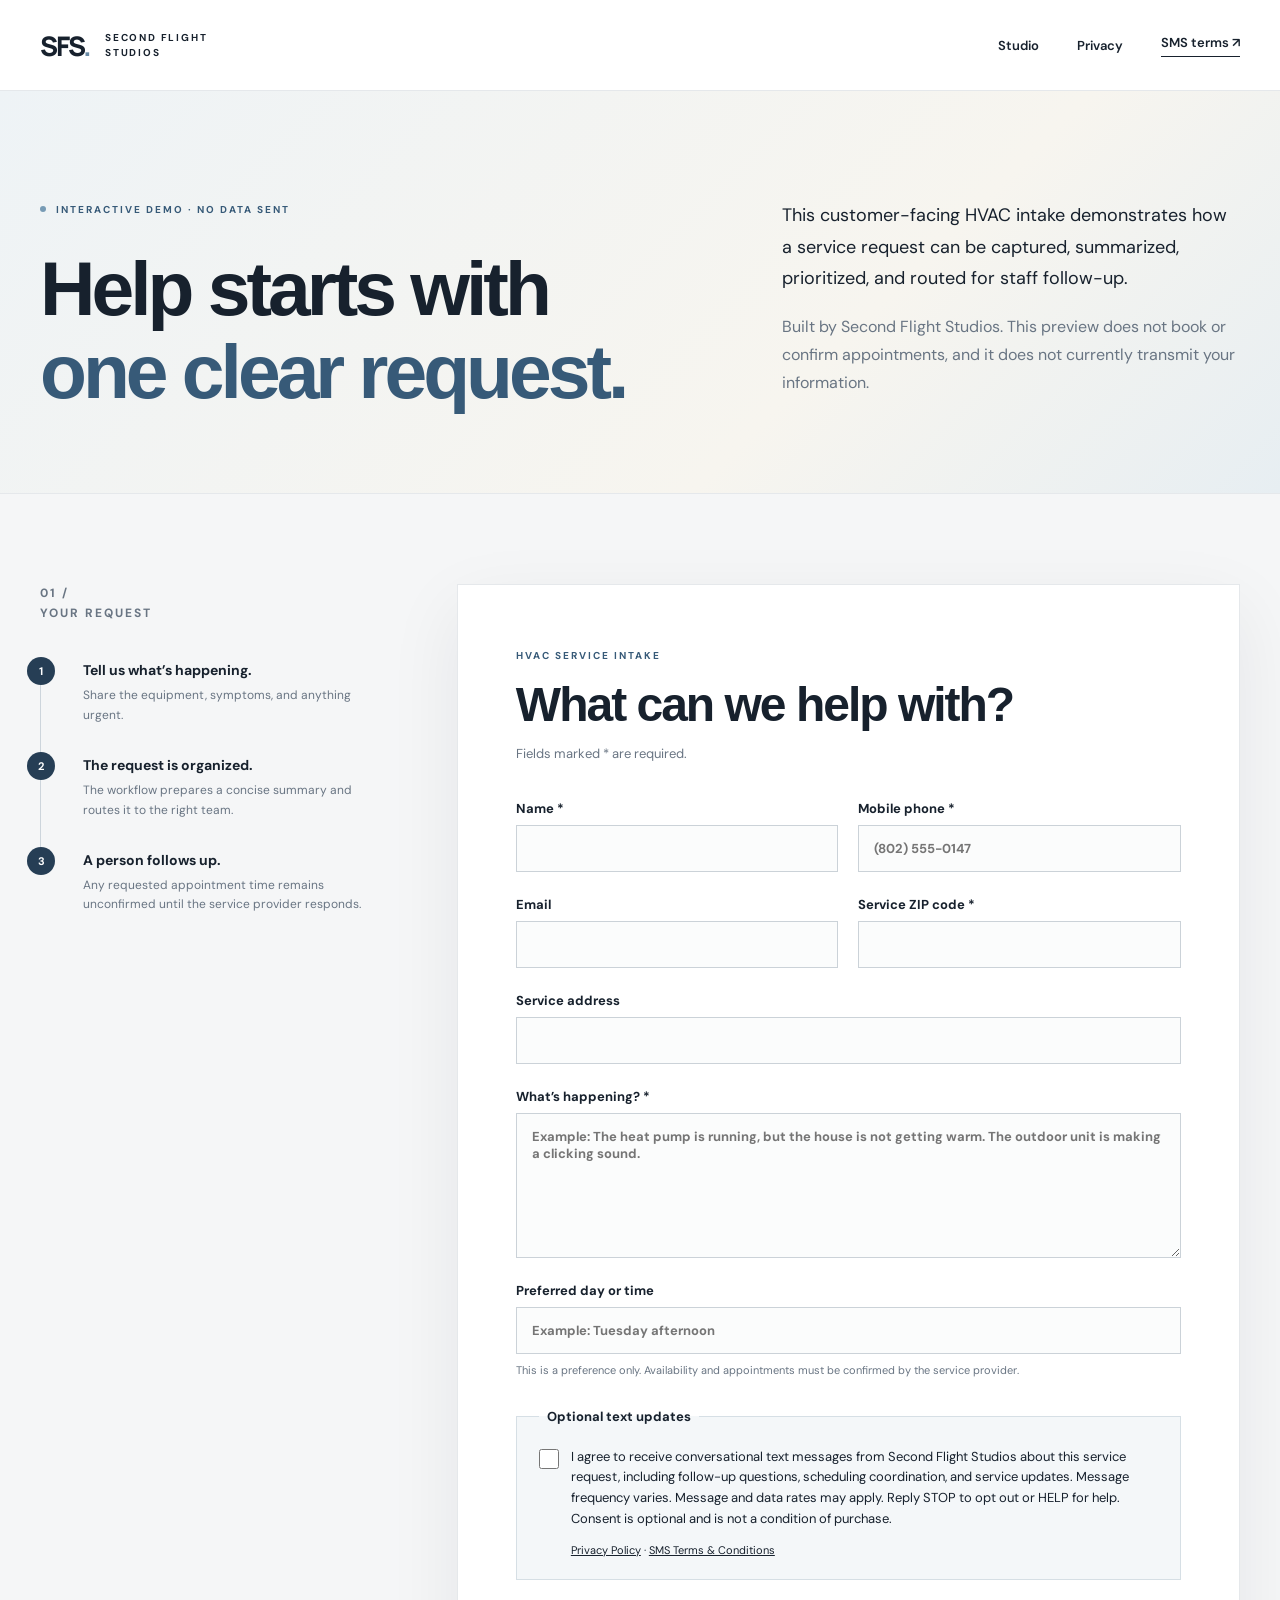
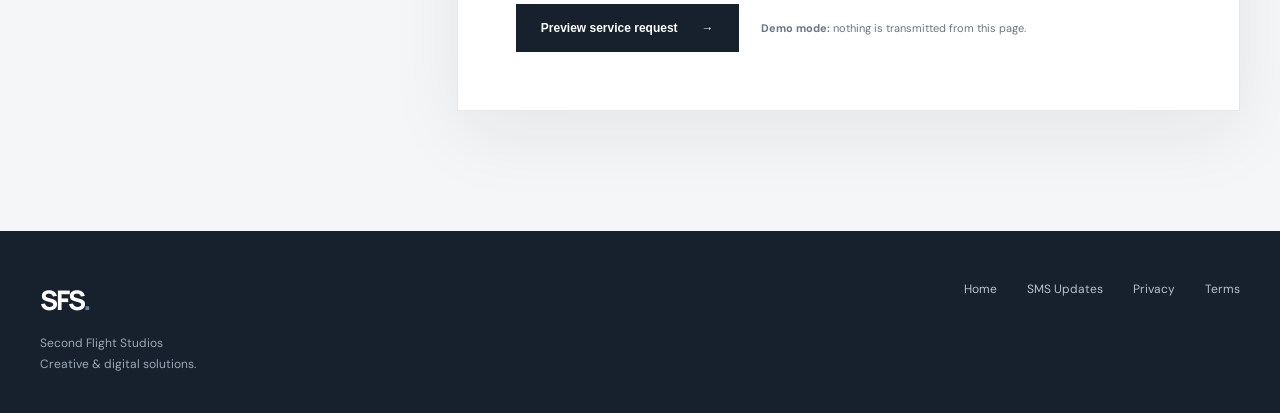
==== demo.html @ 1610f6e4 "Add safe interactive HVAC intake preview" ====
<!DOCTYPE html>
<html lang="en">
<head>
  <meta charset="UTF-8">
  <meta name="viewport" content="width=device-width, initial-scale=1.0">
  <title>HVAC Intake Demo | Second Flight Studios</title>
  <meta name="description" content="Try Second Flight Studios' customer-intake and lead-routing demonstration for service businesses.">
  <link rel="canonical" href="https://secondflightstudios.com/demo.html">
  <link rel="stylesheet" href="assets/css/styles.css">
  <style>
    [hidden]{display:none!important}
    :root{--ink:#17212d;--muted:#697583;--blue:#375a78;--blue-dark:#263e55;--surface:#f5f6f7;--line:#e5e8eb;--white:#fff;--max:1240px}*{box-sizing:border-box}html{scroll-behavior:smooth}body{margin:0;color:var(--ink);background:var(--surface);font-family:"DM Sans",Arial,sans-serif;-webkit-font-smoothing:antialiased}a{color:inherit;text-decoration:none}.container{width:min(100% - 80px,var(--max));margin:auto}.site-header{background:#fff;border-bottom:1px solid var(--line)}.header-inner{min-height:90px;display:flex;align-items:center;justify-content:space-between}.brand{display:flex;align-items:center;gap:15px}.brand-mark{font-size:27px;font-weight:800;letter-spacing:-2px}.brand-dot{color:#688aa5}.brand-name{font-size:10px;font-weight:700;letter-spacing:1.8px;line-height:1.5}.site-nav{display:flex;gap:38px;align-items:center;font-size:13px;font-weight:600}.nav-contact{border-bottom:1px solid;padding-bottom:5px}.eyebrow,.section-label{display:inline-flex;align-items:center;gap:10px;color:var(--blue);font-size:10px;font-weight:700;letter-spacing:2px}.status-dot{width:6px;height:6px;border-radius:50%;background:#779bb5}h1,h2,p{margin-top:0}h1,h2{font-family:Arial,"Helvetica Neue",sans-serif}h1{margin:30px 0;font-size:clamp(48px,6vw,78px);line-height:1.08;letter-spacing:-4px}h1 em{font-style:normal;color:var(--blue)}h2{font-size:clamp(34px,4vw,48px);line-height:1.2;letter-spacing:-2px}.button{display:inline-flex;align-items:center;justify-content:center;gap:24px;padding:17px 25px;font-size:12px;font-weight:700}.button-primary{border:0;background:var(--ink);color:#fff;cursor:pointer}.button-text{border:0;background:transparent;padding-inline:0;cursor:pointer}.section-number{color:#a3b0bb}.demo-intro{padding:105px 0 80px;background:linear-gradient(135deg,#eef3f6,#f7f5ef 65%,#e7eef2);border-bottom:1px solid var(--line)}.demo-intro-grid{display:grid;grid-template-columns:1.3fr .9fr;gap:80px;align-items:end}.demo-intro h1{margin-bottom:0}.demo-intro-copy{color:var(--muted);line-height:1.75}.demo-intro-copy .large-copy{color:var(--ink);font-size:18px}.demo-section{padding:90px 0 120px}.demo-layout{display:grid;grid-template-columns:minmax(220px,.62fr) minmax(0,1.4fr);gap:70px;align-items:start}.demo-steps{position:sticky;top:40px}.demo-steps ol{list-style:none;padding:0;margin:38px 0 0;counter-reset:steps}.demo-steps li{position:relative;padding:0 0 30px 42px;counter-increment:steps;border-left:1px solid #cdd5dc}.demo-steps li:last-child{border-left-color:transparent}.demo-steps li:before{content:counter(steps);position:absolute;left:-14px;top:-4px;display:grid;place-items:center;width:28px;height:28px;border-radius:50%;color:#fff;background:var(--blue-dark);font-size:11px;font-weight:700}.demo-steps strong,.demo-steps span{display:block}.demo-steps strong{margin-bottom:7px;font-size:14px}.demo-steps span{color:var(--muted);font-size:12px;line-height:1.65}.intake-card{padding:clamp(28px,5vw,58px);background:#fff;border:1px solid var(--line);box-shadow:0 24px 70px rgba(23,33,45,.07)}.intake-card-heading{margin-bottom:38px}.intake-card-heading h2{margin:12px 0}.intake-card-heading p{color:var(--muted);font-size:13px}.intake-form{display:grid;gap:24px}.field-grid{display:grid;gap:20px}.field-grid-two{grid-template-columns:repeat(2,minmax(0,1fr))}.intake-form label,.sms-choice legend{font-size:13px;font-weight:700}.intake-form input[type=text],.intake-form input[type=tel],.intake-form input[type=email],.intake-form textarea{display:block;width:100%;margin-top:8px;padding:14px 15px;color:var(--ink);background:#fbfcfc;border:1px solid #cbd2d8;font:inherit}.intake-form textarea{resize:vertical;min-height:145px}.intake-form input:focus,.intake-form textarea:focus{outline:3px solid rgba(55,90,120,.18);border-color:var(--blue)}.intake-form.was-validated :invalid{border-color:#a33b3b}.field-help{display:block;margin-top:8px;color:var(--muted);font-size:11px;font-weight:400;line-height:1.55}.sms-choice{margin:4px 0 0;padding:22px;background:#f4f7f9;border:1px solid #d6dfe5}.sms-choice legend{padding:0 8px}.consent-row{display:grid;grid-template-columns:auto 1fr;gap:12px;align-items:start;font-weight:400!important;line-height:1.6}.consent-row input{width:20px;height:20px;margin:2px 0}.consent-links{margin:13px 0 0 32px;font-size:11px}.consent-links a{text-decoration:underline}.form-actions{display:flex;align-items:center;gap:22px}.form-actions p{margin:0;color:var(--muted);font-size:11px}.form-error{padding:13px 15px;color:#7b2424;background:#fff0f0;border-left:3px solid #a33b3b;font-size:13px}.honeypot{position:absolute;left:-10000px}.demo-success{display:grid;grid-template-columns:auto 1fr;gap:25px;padding:30px;background:#edf4ef;border:1px solid #c6d8ca}.demo-success[hidden]{display:none}.success-icon{display:grid;place-items:center;width:44px;height:44px;color:#fff;background:#416c50;border-radius:50%;font-weight:700}.demo-success h2{margin:10px 0 14px}.demo-success p{color:#4f6255;line-height:1.7}.site-footer{background:#17212d;color:#fff;padding:50px 0 25px}.footer-inner{display:flex;flex-wrap:wrap;justify-content:space-between;gap:40px}.footer-brand p{color:#9aa8b5;font-size:12px;line-height:1.8;margin-top:15px}.footer-links{display:flex;gap:30px;font-size:12px;color:#b7c2cc}
    @media(max-width:900px){.container{width:min(100% - 48px,var(--max))}.demo-intro-grid,.demo-layout{grid-template-columns:1fr;gap:45px}.demo-steps{position:static}}
    @media(max-width:600px){.container{width:min(100% - 36px,var(--max))}.header-inner{min-height:74px}.brand-mark{font-size:24px}.brand-name{font-size:8px}.site-nav{gap:16px;font-size:11px}.site-nav a:not(.nav-contact){display:none}.demo-intro{padding:68px 0 54px}.demo-intro h1{font-size:48px;letter-spacing:-3px}.demo-section{padding:50px 0 80px}.field-grid-two{grid-template-columns:1fr}.intake-card{padding:26px 20px}.form-actions{align-items:flex-start;flex-direction:column}.demo-success{grid-template-columns:1fr}.footer-inner{flex-direction:column}.footer-links{flex-wrap:wrap}}
  </style>
</head>
<body class="demo-body">
  <header class="site-header">
    <div class="container header-inner">
      <a class="brand" href="index.html" aria-label="Second Flight Studios home">
        <span class="brand-mark">SFS<span class="brand-dot">.</span></span>
        <span class="brand-name">SECOND FLIGHT<br>STUDIOS</span>
      </a>
      <nav class="site-nav" aria-label="Demo navigation">
        <a href="index.html">Studio</a>
        <a href="privacy.html">Privacy</a>
        <a href="terms.html" class="nav-contact">SMS terms <span aria-hidden="true">↗</span></a>
      </nav>
    </div>
  </header>

  <main class="demo-main">
    <section class="demo-intro">
      <div class="container demo-intro-grid">
        <div>
          <span class="eyebrow"><span class="status-dot"></span> INTERACTIVE DEMO · NO DATA SENT</span>
          <h1>Help starts with<br><em>one clear request.</em></h1>
        </div>
        <div class="demo-intro-copy">
          <p class="large-copy">This customer-facing HVAC intake demonstrates how a service request can be captured, summarized, prioritized, and routed for staff follow-up.</p>
          <p>Built by Second Flight Studios. This preview does not book or confirm appointments, and it does not currently transmit your information.</p>
        </div>
      </div>
    </section>

    <section class="demo-section" aria-labelledby="request-title">
      <div class="container demo-layout">
        <aside class="demo-steps" aria-label="What happens next">
          <span class="section-label"><span class="section-number">01 /</span> YOUR REQUEST</span>
          <ol>
            <li><strong>Tell us what’s happening.</strong><span>Share the equipment, symptoms, and anything urgent.</span></li>
            <li><strong>The request is organized.</strong><span>The workflow prepares a concise summary and routes it to the right team.</span></li>
            <li><strong>A person follows up.</strong><span>Any requested appointment time remains unconfirmed until the service provider responds.</span></li>
          </ol>
        </aside>

        <div class="intake-card">
          <div class="intake-card-heading">
            <span class="eyebrow">HVAC SERVICE INTAKE</span>
            <h2 id="request-title">What can we help with?</h2>
            <p>Fields marked * are required.</p>
          </div>

          <noscript><p>This preview requires JavaScript. No information can be submitted.</p></noscript>
          <form id="intake-form" class="intake-form" novalidate>
            <input type="hidden" name="source" value="sfs_hvac_demo">
            <input type="hidden" name="consent_version" value="sms-v1-2026-09-12">
            <input type="hidden" id="consent-timestamp" name="consent_timestamp" value="">
            <div class="honeypot" aria-hidden="true">
              <label for="company-site">Company website</label>
              <input id="company-site" name="company_site" type="text" tabindex="-1" autocomplete="off">
            </div>

            <div class="field-grid field-grid-two">
              <label for="name">Name *
                <input id="name" name="name" type="text" autocomplete="name" required>
              </label>
              <label for="phone">Mobile phone *
                <input id="phone" name="phone" type="tel" autocomplete="tel" inputmode="tel" placeholder="(802) 555-0147" required>
              </label>
            </div>

            <div class="field-grid field-grid-two">
              <label for="email">Email
                <input id="email" name="email" type="email" autocomplete="email">
              </label>
              <label for="zip">Service ZIP code *
                <input id="zip" name="zip" type="text" inputmode="numeric" autocomplete="postal-code" pattern="[0-9]{5}(-[0-9]{4})?" required>
              </label>
            </div>

            <label for="address">Service address
              <input id="address" name="address" type="text" autocomplete="street-address">
            </label>

            <label for="message">What’s happening? *
              <textarea id="message" name="message" rows="6" placeholder="Example: The heat pump is running, but the house is not getting warm. The outdoor unit is making a clicking sound." required></textarea>
            </label>

            <label for="preferred-time">Preferred day or time
              <input id="preferred-time" name="preferred_time" type="text" placeholder="Example: Tuesday afternoon">
              <span class="field-help">This is a preference only. Availability and appointments must be confirmed by the service provider.</span>
            </label>

            <fieldset class="sms-choice">
              <legend>Optional text updates</legend>
              <label class="consent-row" for="sms-consent">
                <input id="sms-consent" name="sms_consent" type="checkbox" value="yes">
                <span>I agree to receive conversational text messages from Second Flight Studios about this service request, including follow-up questions, scheduling coordination, and service updates. Message frequency varies. Message and data rates may apply. Reply STOP to opt out or HELP for help. Consent is optional and is not a condition of purchase.</span>
              </label>
              <p class="consent-links"><a href="privacy.html">Privacy Policy</a> · <a href="terms.html">SMS Terms &amp; Conditions</a></p>
            </fieldset>

            <div class="form-actions">
              <button class="button button-primary" type="submit" disabled>Preview service request <span aria-hidden="true">→</span></button>
              <p><strong>Demo mode:</strong> nothing is transmitted from this page.</p>
            </div>
            <div id="form-error" class="form-error" role="alert" hidden>Please complete the required fields and check any highlighted entries.</div>
          </form>

          <section id="demo-success" class="demo-success" aria-live="polite" tabindex="-1" hidden>
            <span class="success-icon" aria-hidden="true">✓</span>
            <div>
              <p class="eyebrow">PREVIEW COMPLETE</p>
              <h2>Your request is ready.</h2>
              <p id="success-summary"></p>
              <p>A production version would now send the request into the intake workflow for triage and staff follow-up. No appointment has been scheduled or confirmed.</p>
              <button id="reset-demo" class="button button-text" type="button">Try another request <span aria-hidden="true">↗</span></button>
            </div>
          </section>
        </div>
      </div>
    </section>
  </main>

  <footer class="site-footer demo-footer">
    <div class="container footer-inner">
      <div class="footer-brand">
        <span class="brand-mark">SFS<span class="brand-dot">.</span></span>
        <p>Second Flight Studios<br>Creative &amp; digital solutions.</p>
      </div>
      <div class="footer-links">
        <a href="index.html">Home</a>
        <a href="sms-consent.html">SMS Updates</a>
        <a href="privacy.html">Privacy</a>
        <a href="terms.html">Terms</a>
      </div>
    </div>
  </footer>
  <script>
    (()=>{const form=document.querySelector('#intake-form'),success=document.querySelector('#demo-success'),error=document.querySelector('#form-error'),summary=document.querySelector('#success-summary'),reset=document.querySelector('#reset-demo'),timestamp=document.querySelector('#consent-timestamp'),honeypot=document.querySelector('#company-site');if(!form||!success)return;form.querySelector('[type=submit]').disabled=false;form.addEventListener('submit',event=>{event.preventDefault();error.hidden=true;if(honeypot.value)return;if(!form.checkValidity()){form.classList.add('was-validated');error.hidden=false;form.querySelector(':invalid')?.focus();return}timestamp.value=new Date().toISOString();const data=new FormData(form),smsChoice=data.get('sms_consent')==='yes'?'You requested optional SMS follow-up.':'You did not request SMS follow-up.';summary.textContent=`Thanks, ${data.get('name')}. ${smsChoice}`;form.hidden=true;success.hidden=false;success.focus()});reset.addEventListener('click',()=>{form.reset();timestamp.value='';form.classList.remove('was-validated');success.hidden=true;form.hidden=false;form.querySelector('#name')?.focus()})})();
  </script>
</body>
</html>
---- assets/css/styles.css ----
/* Second Flight Studios — Base Styles */

@import url('https://fonts.googleapis.com/css2?family=DM+Sans:wght@400;500;600;700&family=Manrope:wght@400;500;600;700;800&display=swap');

:root {
  --ink: #17212d;
  --muted: #697583;
  --blue: #375a78;
  --blue-dark: #263e55;
  --surface: #f5f6f7;
  --line: #e5e8eb;
  --white: #ffffff;
  --max-width: 1240px;
}

* { box-sizing: border-box; }

html { scroll-behavior: smooth; }

body {
  margin: 0;
  color: var(--ink);
  background: var(--white);
  font-family: "DM Sans", sans-serif;
  -webkit-font-smoothing: antialiased;
}

a { color: inherit; text-decoration: none; }
img { max-width: 100%; display: block; }

.container {
  width: min(100% - 80px, var(--max-width));
  margin-inline: auto;
}

/* Header */

.site-header {
  position: relative;
  z-index: 10;
  background: #fff;
  border-bottom: 1px solid var(--line);
}

.header-inner {
  min-height: 90px;
  display: flex;
  align-items: center;
  justify-content: space-between;
}

.brand {
  display: inline-flex;
  align-items: center;
  gap: 15px;
}

.brand-mark {
  font-family: "Manrope", sans-serif;
  font-size: 27px;
  font-weight: 800;
  letter-spacing: -2px;
}

.brand-dot { color: #688aa5; }

.brand-name {
  font-size: 10px;
  font-weight: 700;
  letter-spacing: 1.8px;
  line-height: 1.5;
}

.site-nav {
  display: flex;
  align-items: center;
  gap: 38px;
  font-size: 13px;
  font-weight: 600;
}

.site-nav a { transition: color .2s; }
.site-nav a:hover { color: var(--blue); }
.nav-contact { border-bottom: 1px solid var(--ink); padding-bottom: 5px; }

/* Hero */

.hero {
  position: relative;
  min-height: 690px;
  display: flex;
  align-items: center;
  overflow: hidden;
}

.hero-image {
  position: absolute;
  inset: 0;
  background: url("../images/hero-flight.png") center center / cover no-repeat;
  z-index: 0;
}

.hero-content {
  position: relative;
  z-index: 1;
  padding-top: 90px;
  padding-bottom: 130px;
}

.hero-copy { max-width: 650px; }

.eyebrow {
  display: inline-flex;
  align-items: center;
  gap: 10px;
  font-size: 10px;
  font-weight: 700;
  letter-spacing: 2px;
  color: var(--blue);
}

.status-dot {
  width: 6px;
  height: 6px;
  border-radius: 50%;
  background: #779bb5;
}

h1, h2, h3, p { margin-top: 0; }

h1, h2, h3 {
  font-family: "Manrope", sans-serif;
}

h1 {
  margin: 30px 0;
  font-size: clamp(52px, 6vw, 84px);
  line-height: 1.08;
  letter-spacing: -4.5px;
  font-weight: 600;
}

h1 em, .contact h2 em {
  font-style: normal;
  color: var(--blue);
}

.hero-description {
  max-width: 485px;
  color: #526272;
  font-size: 17px;
  line-height: 1.8;
}

.hero-actions {
  display: flex;
  align-items: center;
  gap: 30px;
  margin-top: 38px;
}

.button {
  display: inline-flex;
  align-items: center;
  justify-content: center;
  gap: 28px;
  padding: 17px 25px;
  font-size: 12px;
  font-weight: 700;
  transition: transform .2s, background .2s;
}

.button:hover { transform: translateY(-2px); }

.button-primary {
  background: var(--ink);
  color: #fff;
}

.button-primary:hover { background: var(--blue-dark); }

.button-text { padding-inline: 0; }
.button-text:hover { color: var(--blue); }

.hero-bottom {
  position: absolute;
  z-index: 1;
  bottom: 0;
  left: 0;
  width: 100%;
}

.hero-bottom-inner {
  display: flex;
  justify-content: space-between;
  padding-bottom: 28px;
  color: #6d7c89;
  font-size: 9px;
  font-weight: 700;
  letter-spacing: 1.5px;
}

.scroll-cue { display: flex; gap: 12px; }

/* Shared sections */

.section { padding: 130px 0; }

.section-label {
  display: flex;
  gap: 12px;
  color: var(--blue);
  font-size: 10px;
  font-weight: 700;
  letter-spacing: 1.5px;
}

.section-number { color: #a3b0bb; }

h2 {
  font-size: clamp(35px, 4.2vw, 54px);
  line-height: 1.2;
  letter-spacing: -2.5px;
  font-weight: 600;
}

.muted { color: #a3adb7; }

.intro-grid {
  display: grid;
  grid-template-columns: 1fr 2fr;
  gap: 70px;
}

.intro-content { max-width: 750px; }

.intro-content h2 { margin-bottom: 35px; }

.intro-content p {
  max-width: 625px;
  color: var(--muted);
  font-size: 15px;
  line-height: 1.9;
}

.intro-content .large-copy {
  color: var(--ink);
  font-size: 19px;
  line-height: 1.75;
  margin-bottom: 25px;
}

/* Services */

.services { background: var(--surface); }

.section-heading {
  display: flex;
  justify-content: space-between;
  align-items: flex-start;
  gap: 50px;
  margin-bottom: 60px;
}

.section-heading h2 { width: 65%; margin: 0; }

.service-grid {
  display: grid;
  grid-template-columns: repeat(3, 1fr);
  gap: 18px;
}

.service-card {
  min-height: 365px;
  display: flex;
  flex-direction: column;
  padding: 34px;
  background: #fff;
  border: 1px solid var(--line);
  transition: transform .25s, box-shadow .25s;
}

.service-card:hover {
  transform: translateY(-5px);
  box-shadow: 0 12px 30px rgba(20, 35, 50, .045);
}

.service-index {
  align-self: flex-end;
  color: #a1aab4;
  font-size: 11px;
}

.service-icon {
  margin: 25px 0 25px;
  font-size: 30px;
  color: var(--blue);
}

.service-card h3 {
  font-size: 21px;
  letter-spacing: -.6px;
  margin-bottom: 15px;
}

.service-card p {
  color: var(--muted);
  font-size: 13px;
  line-height: 1.9;
}

.service-footer {
  margin-top: auto;
  padding-top: 30px;
  color: #9ba6b0;
  font-size: 9px;
  font-weight: 700;
  letter-spacing: 1px;
}

/* Next chapter */

.next-grid {
  display: grid;
  grid-template-columns: 1.2fr 1fr;
  gap: 100px;
  align-items: center;
}

.next-chapter h2 { margin: 25px 0 0; }

.next-copy p {
  color: var(--muted);
  font-size: 15px;
  line-height: 1.9;
  margin-bottom: 22px;
}

.inline-link {
  display: inline-block;
  padding-bottom: 8px;
  border-bottom: 1px solid var(--ink);
  margin-top: 10px;
  font-size: 13px;
  font-weight: 700;
}

/* Contact */

.contact {
  background: var(--blue-dark);
  color: #fff;
}

.contact-inner { max-width: 1240px; }

.contact .section-label,
.contact .section-number { color: #9eb5c8; }

.contact h2 {
  margin: 30px 0;
  font-size: clamp(48px, 6vw, 78px);
  line-height: 1.12;
  letter-spacing: -4px;
}

.contact h2 em { color: #a8c2d7; }

.contact p {
  max-width: 520px;
  color: #c4d1db;
  line-height: 1.8;
}

.button-light {
  margin-top: 25px;
  background: #fff;
  color: var(--ink);
}

.button-light:hover { background: #e7eef4; }

.contact-note {
  font-size: 11px;
  margin-top: 20px;
}

/* Footer */

.site-footer {
  background: #17212d;
  color: #fff;
  padding: 70px 0 25px;
}

.footer-inner {
  display: flex;
  flex-wrap: wrap;
  justify-content: space-between;
  gap: 40px;
}

.footer-brand p {
  color: #9aa8b5;
  font-size: 12px;
  line-height: 1.8;
  margin-top: 15px;
}

.footer-links {
  display: flex;
  gap: 30px;
  font-size: 12px;
  color: #b7c2cc;
}

.footer-links a:hover { color: #fff; }

.footer-bottom {
  display: flex;
  justify-content: space-between;
  width: 100%;
  border-top: 1px solid #2d3a47;
  padding-top: 25px;
  margin-top: 60px;
  color: #7f8d9b;
  font-size: 10px;
}

/* Responsive */

@media (max-width: 900px) {
  .container { width: min(100% - 48px, var(--max-width)); }
  .section { padding: 90px 0; }
  .intro-grid { grid-template-columns: 1fr; gap: 35px; }
  .section-heading { flex-direction: column; }
  .section-heading h2 { width: 100%; }
  .service-grid { grid-template-columns: 1fr; }
  .service-card { min-height: 300px; }
  .next-grid { grid-template-columns: 1fr; gap: 35px; }
}

@media (max-width: 600px) {
  .container { width: min(100% - 40px, var(--max-width)); }

  .header-inner { min-height: 76px; }
  .brand-mark { font-size: 24px; }
  .brand-name { font-size: 8px; }

  .site-nav { gap: 18px; font-size: 11px; }
  .site-nav a:not(.nav-contact) { display: none; }

  .hero { min-height: 730px; align-items: flex-start; }
  .hero-image {
    background-position: 58% center;
  }
  .hero-content { padding-top: 85px; padding-bottom: 120px; }
  h1 { font-size: 57px; letter-spacing: -3.5px; }
  .hero-description { font-size: 15px; max-width: 330px; }
  .hero-actions { flex-direction: column; align-items: flex-start; gap: 15px; }
  .hero-bottom-inner { font-size: 8px; }
  .scroll-cue { display: none; }

  h2 { font-size: 36px; letter-spacing: -1.8px; }
  .intro-content .large-copy { font-size: 17px; }
  .section-heading { margin-bottom: 40px; }
  .service-card { padding: 28px; }
  .contact h2 { font-size: 46px; letter-spacing: -2.5px; }
  .button-light { font-size: 11px; gap: 15px; }

  .footer-inner { flex-direction: column; }
  .footer-links { flex-wrap: wrap; }
  .footer-bottom { flex-direction: column; gap: 12px; margin-top: 20px; }
}

@media (prefers-reduced-motion: reduce) {
  html { scroll-behavior: auto; }
  *, *::before, *::after { transition-duration: 0.01ms !important; }
}
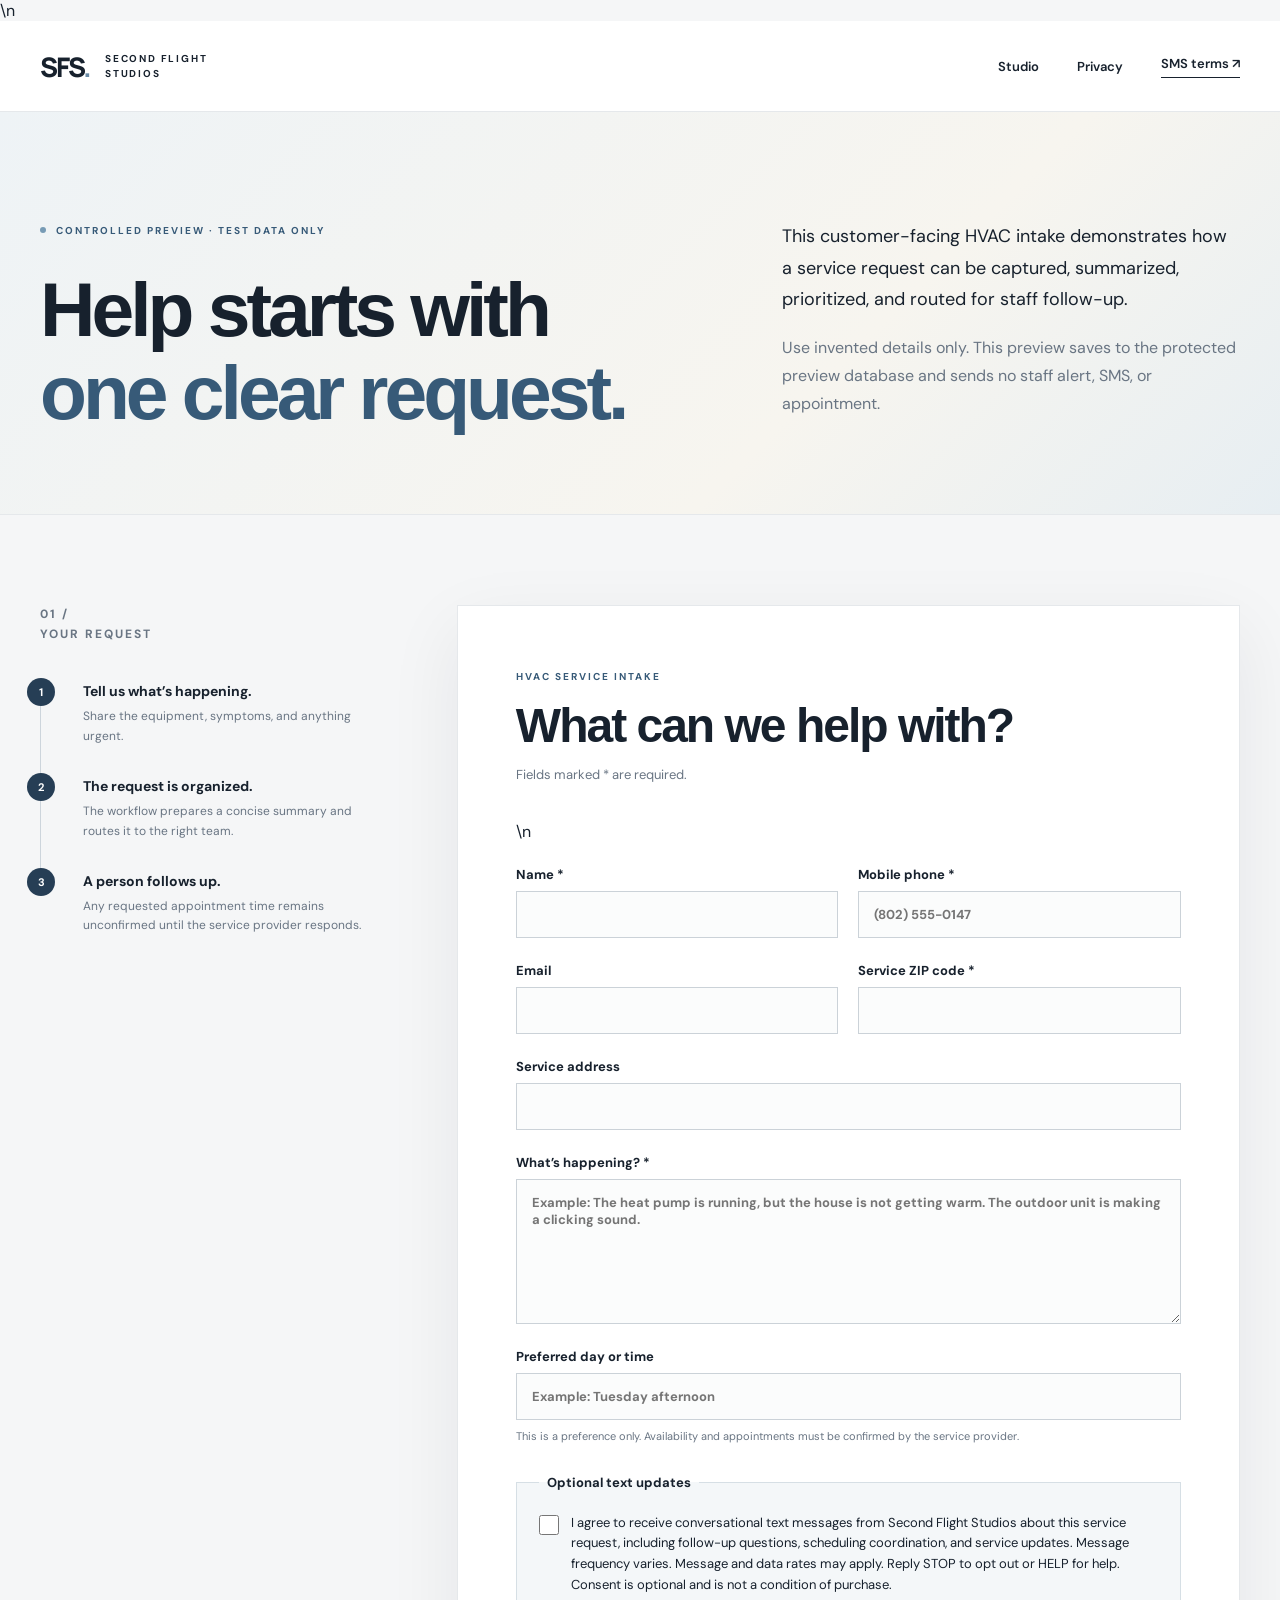
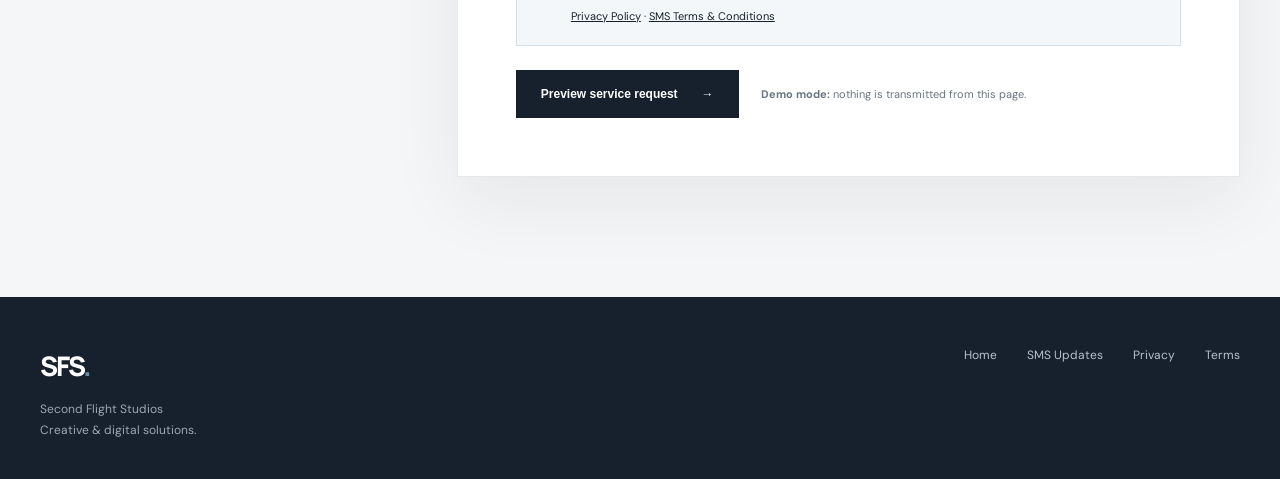
==== commit fbe7a81a: "Add controlled public form preview" ====
--- a/demo.html
+++ b/demo.html
@@ -4,7 +4,7 @@
   <meta charset="UTF-8">
   <meta name="viewport" content="width=device-width, initial-scale=1.0">
   <title>HVAC Intake Demo | Second Flight Studios</title>
-  <meta name="description" content="Try Second Flight Studios' customer-intake and lead-routing demonstration for service businesses.">
+  <meta name="description" content="Controlled preview of the Second Flight Studios HVAC intake flow.">\n  <script src="https://challenges.cloudflare.com/turnstile/v0/api.js" async defer></script>
   <link rel="canonical" href="https://secondflightstudios.com/demo.html">
   <link rel="stylesheet" href="assets/css/styles.css">
   <style>
@@ -33,12 +33,12 @@
     <section class="demo-intro">
       <div class="container demo-intro-grid">
         <div>
-          <span class="eyebrow"><span class="status-dot"></span> INTERACTIVE DEMO · NO DATA SENT</span>
+          <span class="eyebrow"><span class="status-dot"></span> CONTROLLED PREVIEW · TEST DATA ONLY</span>
           <h1>Help starts with<br><em>one clear request.</em></h1>
         </div>
         <div class="demo-intro-copy">
           <p class="large-copy">This customer-facing HVAC intake demonstrates how a service request can be captured, summarized, prioritized, and routed for staff follow-up.</p>
-          <p>Built by Second Flight Studios. This preview does not book or confirm appointments, and it does not currently transmit your information.</p>
+          <p>Use invented details only. This preview saves to the protected preview database and sends no staff alert, SMS, or appointment.</p>
         </div>
       </div>
     </section>
@@ -65,7 +65,7 @@
           <form id="intake-form" class="intake-form" novalidate>
             <input type="hidden" name="source" value="sfs_hvac_demo">
             <input type="hidden" name="consent_version" value="sms-v1-2026-09-12">
-            <input type="hidden" id="consent-timestamp" name="consent_timestamp" value="">
+            <input type="hidden" id="consent-timestamp" name="consent_timestamp" value="">\n            <input type="hidden" name="turnstile_token" value="">
             <div class="honeypot" aria-hidden="true">
               <label for="company-site">Company website</label>
               <input id="company-site" name="company_site" type="text" tabindex="-1" autocomplete="off">
@@ -122,9 +122,9 @@
             <span class="success-icon" aria-hidden="true">✓</span>
             <div>
               <p class="eyebrow">PREVIEW COMPLETE</p>
-              <h2>Your request is ready.</h2>
+              <h2>Your test request was saved.</h2>
               <p id="success-summary"></p>
-              <p>A production version would now send the request into the intake workflow for triage and staff follow-up. No appointment has been scheduled or confirmed.</p>
+              <p>This invented request is stored in the protected preview database. No staff alert, SMS, or appointment was sent.</p>
               <button id="reset-demo" class="button button-text" type="button">Try another request <span aria-hidden="true">↗</span></button>
             </div>
           </section>
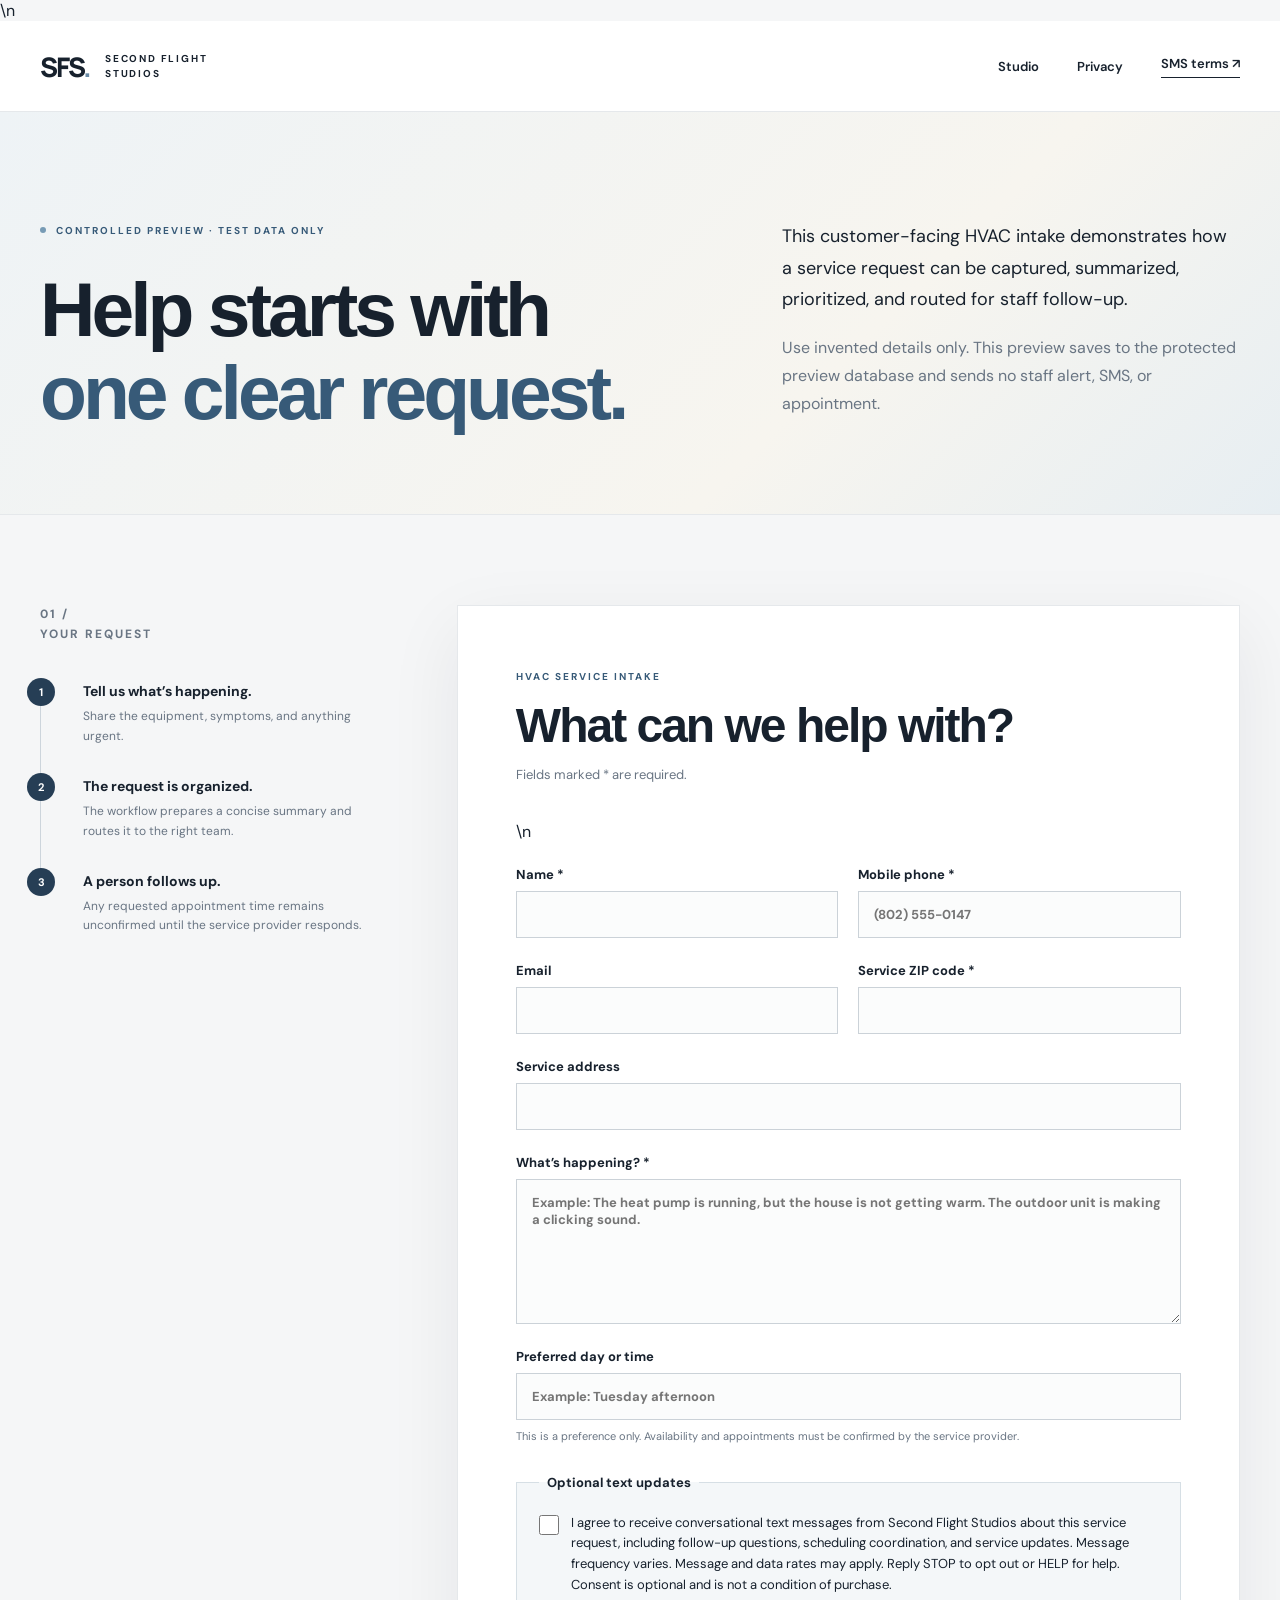
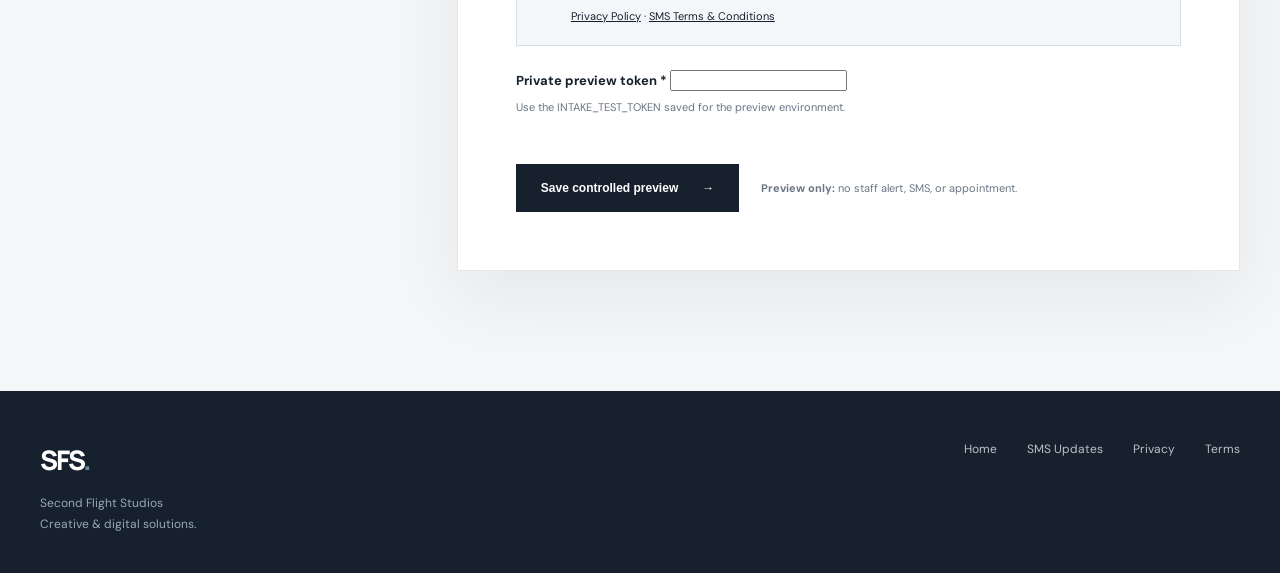
==== commit 048849dd: "Complete controlled preview form controls" ====
--- a/demo.html
+++ b/demo.html
@@ -111,9 +111,14 @@
               <p class="consent-links"><a href="privacy.html">Privacy Policy</a> · <a href="terms.html">SMS Terms &amp; Conditions</a></p>
             </fieldset>
 
+            <label for="intake-test-token">Private preview token *
+              <input id="intake-test-token" name="intake_test_token" type="password" autocomplete="off" required>
+              <span class="field-help">Use the INTAKE_TEST_TOKEN saved for the preview environment.</span>
+            </label>
+            <div id="turnstile-widget" class="cf-turnstile" data-sitekey="0x4AAAAAAEx2JqLT8A6b7dNC" data-action="hvac_intake_test" data-callback="sfsTurnstileCallback" data-expired-callback="sfsTurnstileExpired"></div>
             <div class="form-actions">
-              <button class="button button-primary" type="submit" disabled>Preview service request <span aria-hidden="true">→</span></button>
-              <p><strong>Demo mode:</strong> nothing is transmitted from this page.</p>
+              <button class="button button-primary" type="submit" disabled>Save controlled preview <span aria-hidden="true">→</span></button>
+              <p><strong>Preview only:</strong> no staff alert, SMS, or appointment.</p>
             </div>
             <div id="form-error" class="form-error" role="alert" hidden>Please complete the required fields and check any highlighted entries.</div>
           </form>
@@ -147,8 +152,7 @@
       </div>
     </div>
   </footer>
-  <script>
-    (()=>{const form=document.querySelector('#intake-form'),success=document.querySelector('#demo-success'),error=document.querySelector('#form-error'),summary=document.querySelector('#success-summary'),reset=document.querySelector('#reset-demo'),timestamp=document.querySelector('#consent-timestamp'),honeypot=document.querySelector('#company-site');if(!form||!success)return;form.querySelector('[type=submit]').disabled=false;form.addEventListener('submit',event=>{event.preventDefault();error.hidden=true;if(honeypot.value)return;if(!form.checkValidity()){form.classList.add('was-validated');error.hidden=false;form.querySelector(':invalid')?.focus();return}timestamp.value=new Date().toISOString();const data=new FormData(form),smsChoice=data.get('sms_consent')==='yes'?'You requested optional SMS follow-up.':'You did not request SMS follow-up.';summary.textContent=`Thanks, ${data.get('name')}. ${smsChoice}`;form.hidden=true;success.hidden=false;success.focus()});reset.addEventListener('click',()=>{form.reset();timestamp.value='';form.classList.remove('was-validated');success.hidden=true;form.hidden=false;form.querySelector('#name')?.focus()})})();
-  </script>
+  <script src="assets/js/demo.js" defer></script>
+
 </body>
 </html>
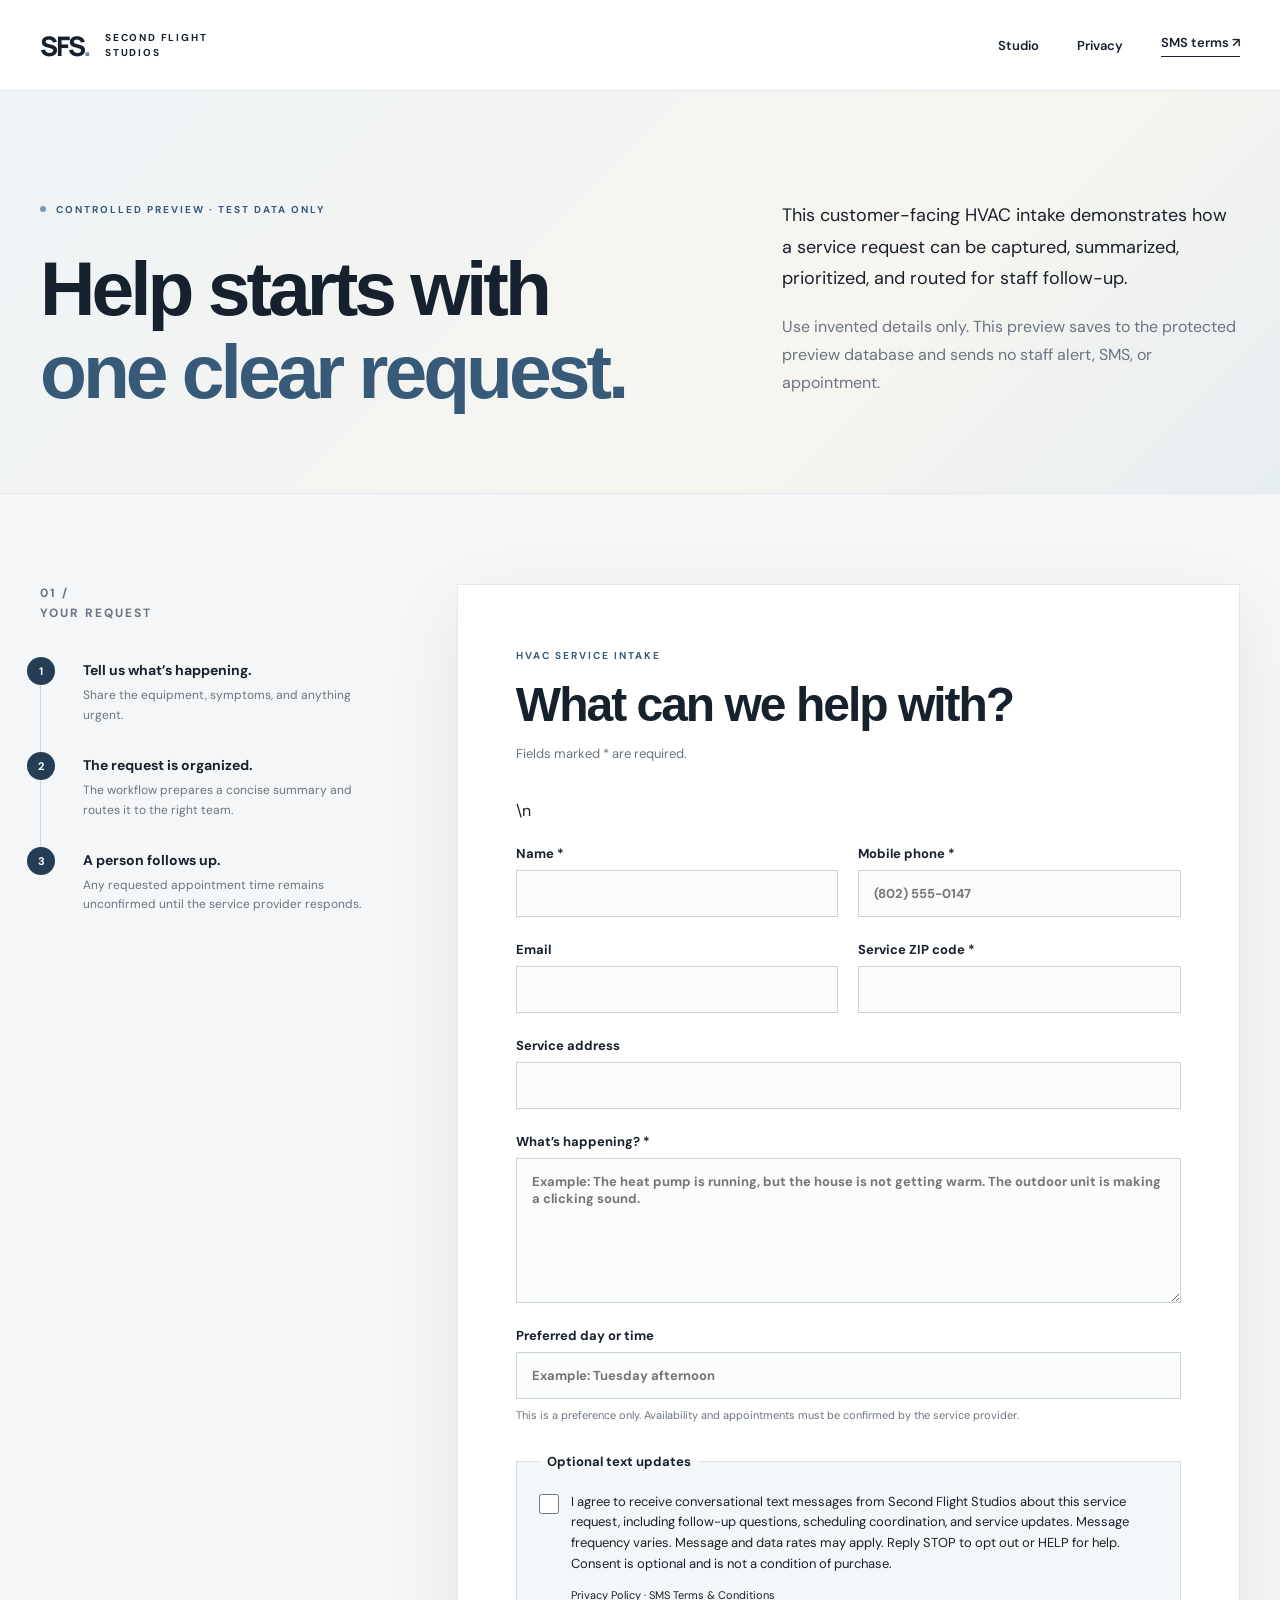
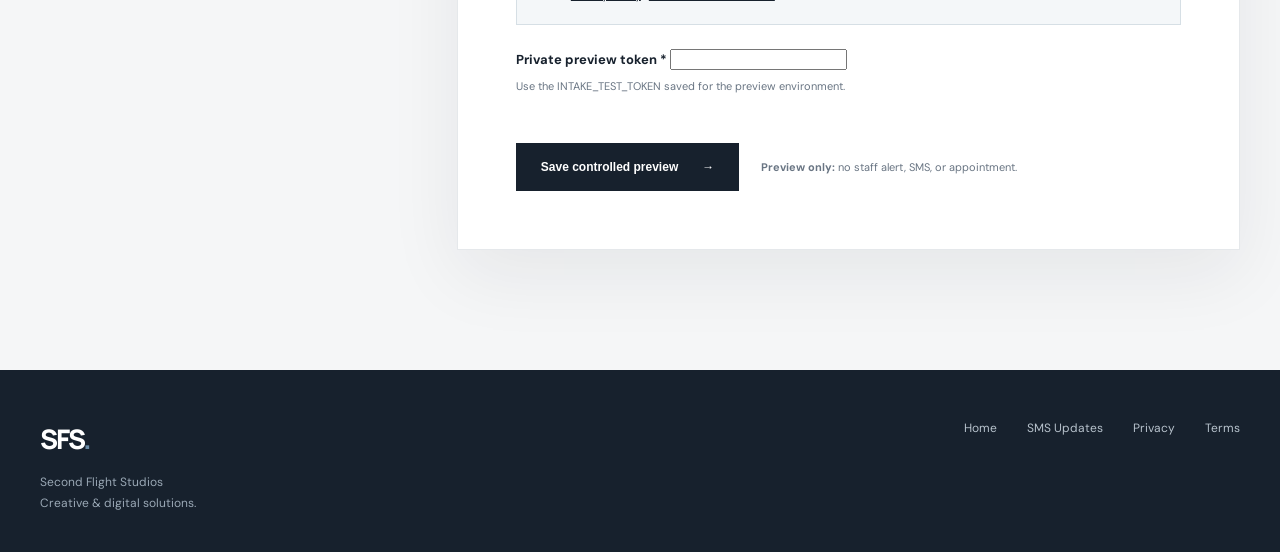
==== commit 116c1046: "Remove stray preview page escape text" ====
--- a/demo.html
+++ b/demo.html
@@ -4,7 +4,8 @@
   <meta charset="UTF-8">
   <meta name="viewport" content="width=device-width, initial-scale=1.0">
   <title>HVAC Intake Demo | Second Flight Studios</title>
-  <meta name="description" content="Controlled preview of the Second Flight Studios HVAC intake flow.">\n  <script src="https://challenges.cloudflare.com/turnstile/v0/api.js" async defer></script>
+  <meta name="description" content="Controlled preview of the Second Flight Studios HVAC intake flow.">
+  <script src="https://challenges.cloudflare.com/turnstile/v0/api.js" async defer></script>
   <link rel="canonical" href="https://secondflightstudios.com/demo.html">
   <link rel="stylesheet" href="assets/css/styles.css">
   <style>
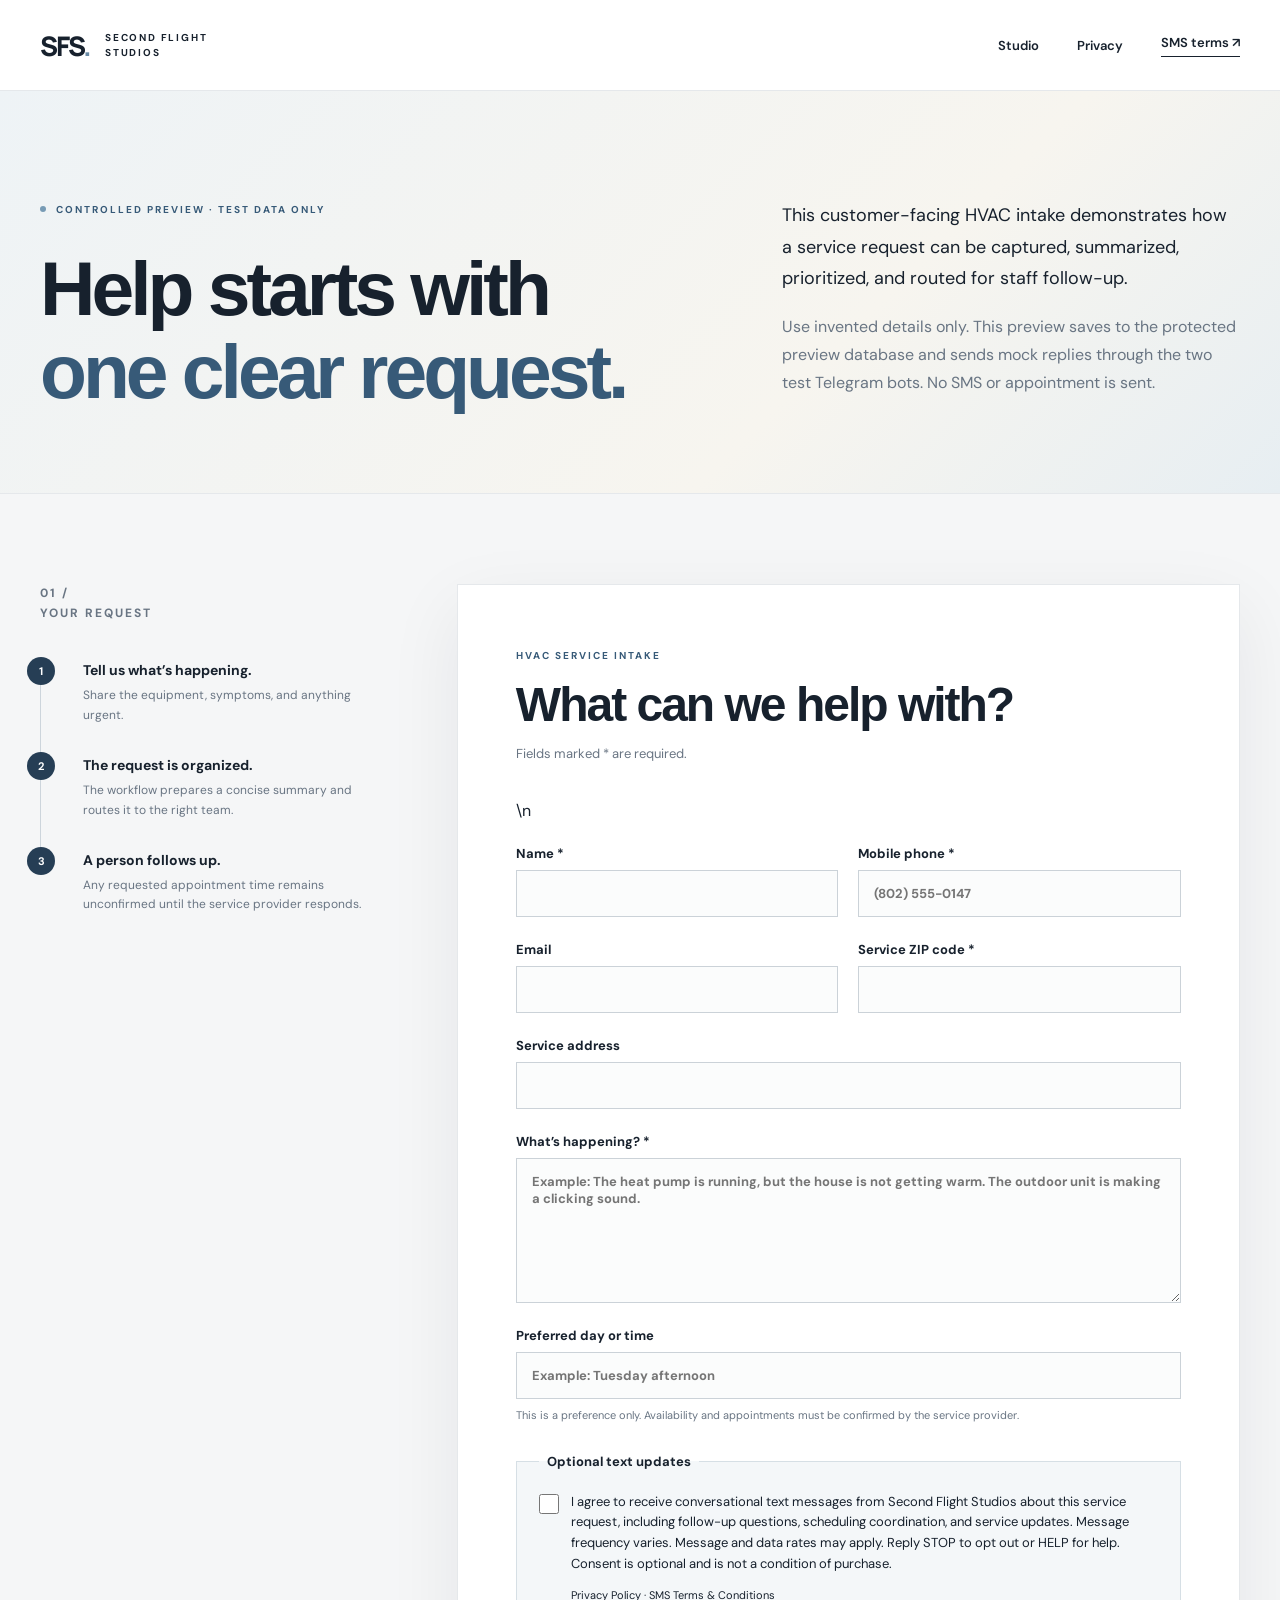
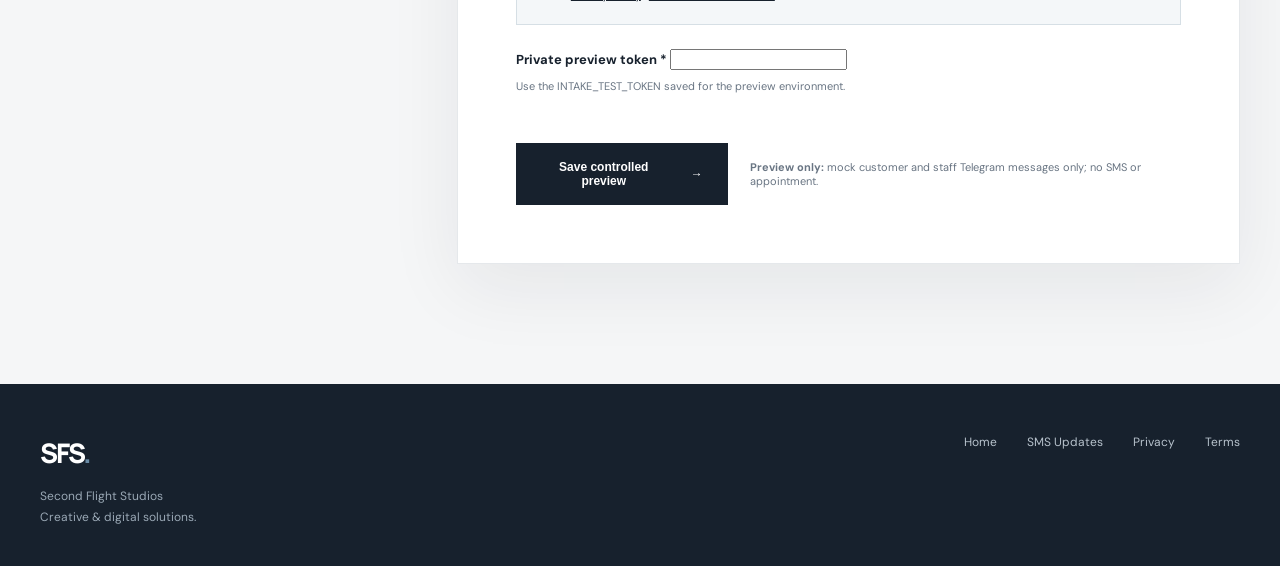
==== commit c77ecbc9: "Describe mock bot delivery accurately on demo" ====
--- a/demo.html
+++ b/demo.html
@@ -5,7 +5,6 @@
   <meta name="viewport" content="width=device-width, initial-scale=1.0">
   <title>HVAC Intake Demo | Second Flight Studios</title>
   <meta name="description" content="Controlled preview of the Second Flight Studios HVAC intake flow.">
-  <script src="https://challenges.cloudflare.com/turnstile/v0/api.js" async defer></script>
   <link rel="canonical" href="https://secondflightstudios.com/demo.html">
   <link rel="stylesheet" href="assets/css/styles.css">
   <style>
@@ -39,7 +38,7 @@
         </div>
         <div class="demo-intro-copy">
           <p class="large-copy">This customer-facing HVAC intake demonstrates how a service request can be captured, summarized, prioritized, and routed for staff follow-up.</p>
-          <p>Use invented details only. This preview saves to the protected preview database and sends no staff alert, SMS, or appointment.</p>
+          <p>Use invented details only. This preview saves to the protected preview database and sends mock replies through the two test Telegram bots. No SMS or appointment is sent.</p>
         </div>
       </div>
     </section>
@@ -119,7 +118,7 @@
             <div id="turnstile-widget" class="cf-turnstile" data-sitekey="0x4AAAAAAEx2JqLT8A6b7dNC" data-action="hvac_intake_test" data-callback="sfsTurnstileCallback" data-expired-callback="sfsTurnstileExpired"></div>
             <div class="form-actions">
               <button class="button button-primary" type="submit" disabled>Save controlled preview <span aria-hidden="true">→</span></button>
-              <p><strong>Preview only:</strong> no staff alert, SMS, or appointment.</p>
+              <p><strong>Preview only:</strong> mock customer and staff Telegram messages only; no SMS or appointment.</p>
             </div>
             <div id="form-error" class="form-error" role="alert" hidden>Please complete the required fields and check any highlighted entries.</div>
           </form>
@@ -130,7 +129,7 @@
               <p class="eyebrow">PREVIEW COMPLETE</p>
               <h2>Your test request was saved.</h2>
               <p id="success-summary"></p>
-              <p>This invented request is stored in the protected preview database. No staff alert, SMS, or appointment was sent.</p>
+              <p>This invented request is stored in the protected preview database. Mock messages were sent through the customer and staff test bots. No SMS or appointment was sent.</p>
               <button id="reset-demo" class="button button-text" type="button">Try another request <span aria-hidden="true">↗</span></button>
             </div>
           </section>
@@ -154,6 +153,7 @@
     </div>
   </footer>
   <script src="assets/js/demo.js" defer></script>
+  <script src="https://challenges.cloudflare.com/turnstile/v0/api.js" defer></script>
 
 </body>
-</html>+</html>
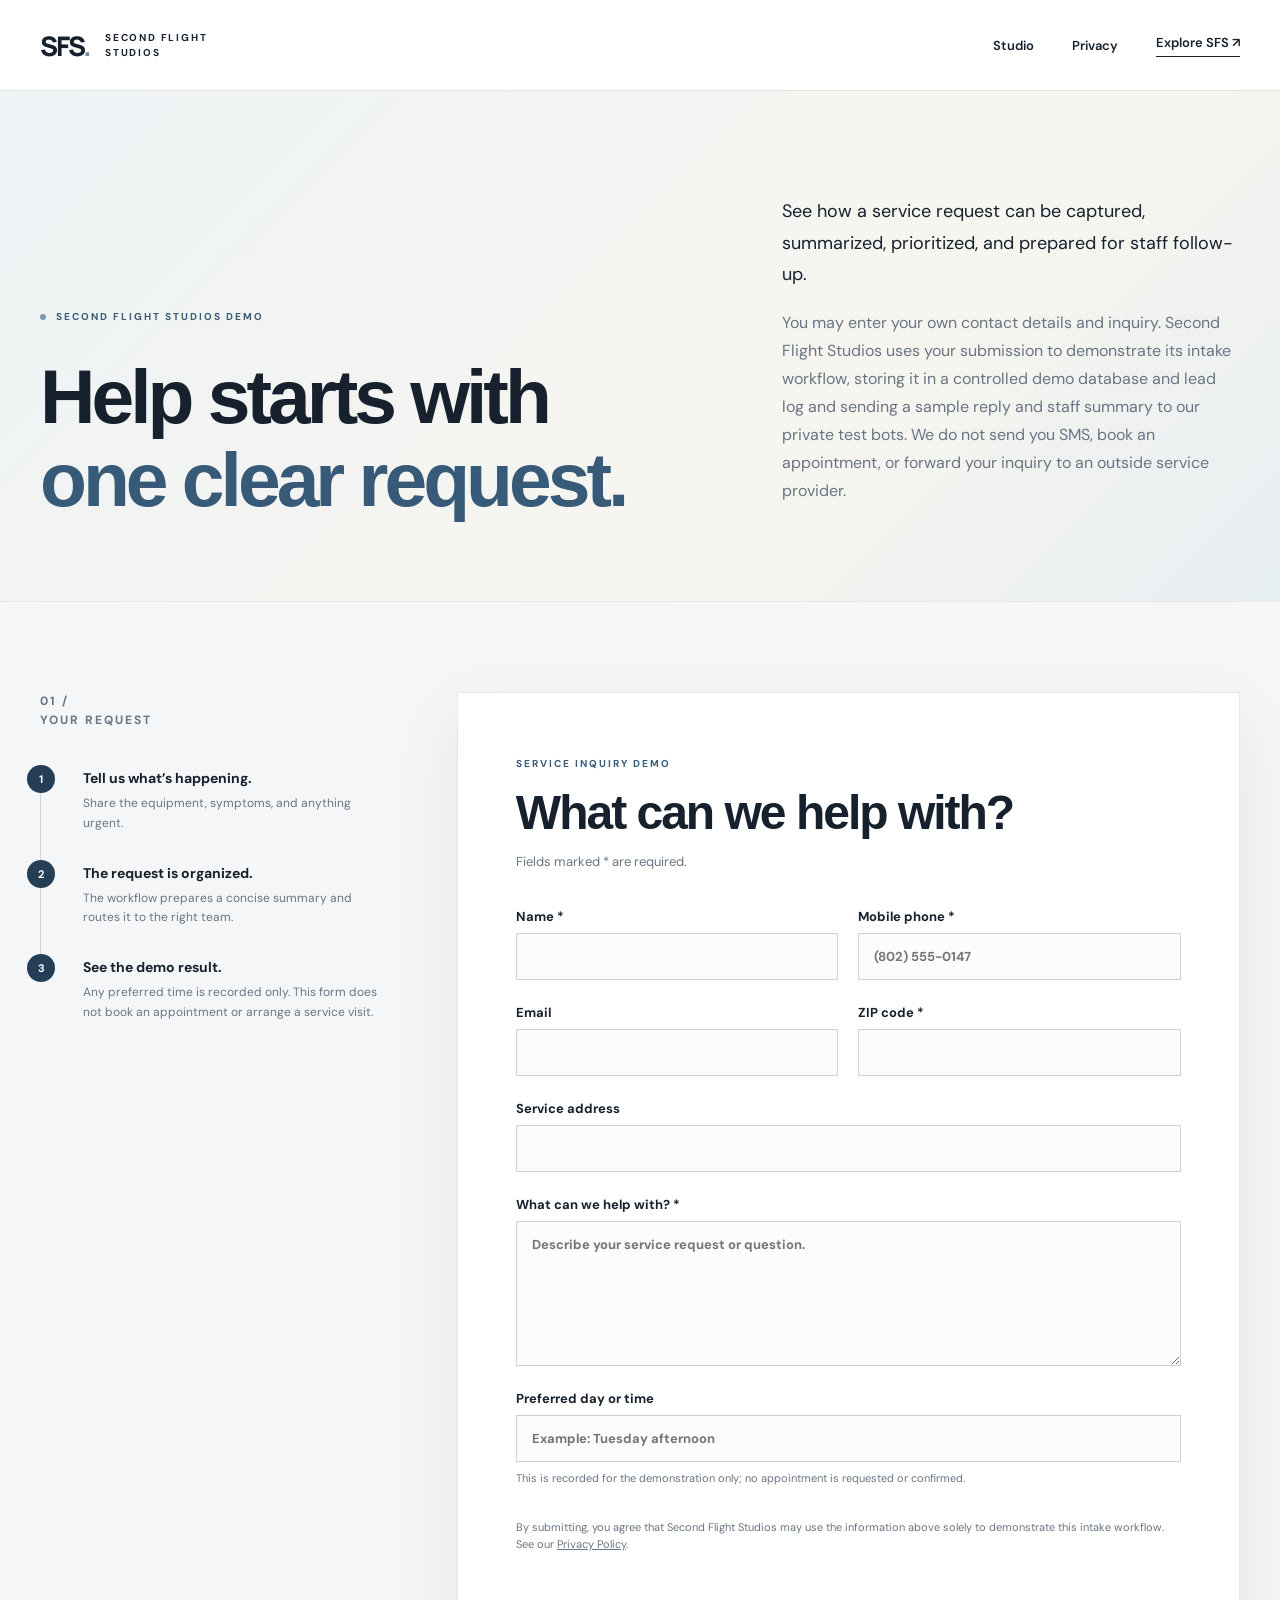
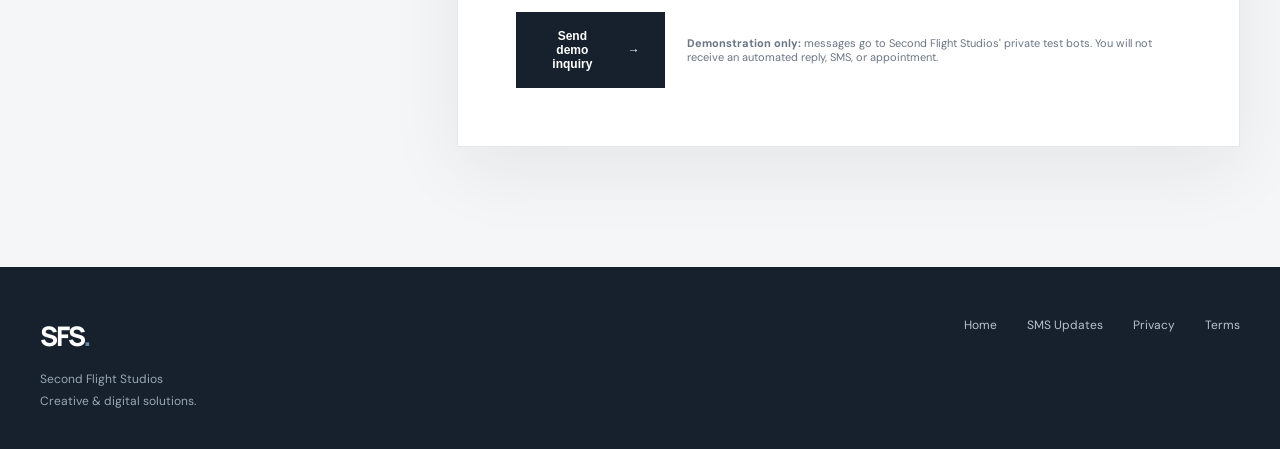
==== commit fa9644ee: "Publish generic public demo page" ====
--- a/demo.html
+++ b/demo.html
@@ -3,8 +3,8 @@
 <head>
   <meta charset="UTF-8">
   <meta name="viewport" content="width=device-width, initial-scale=1.0">
-  <title>HVAC Intake Demo | Second Flight Studios</title>
-  <meta name="description" content="Controlled preview of the Second Flight Studios HVAC intake flow.">
+  <title>Service Intake Demo | Second Flight Studios</title>
+  <meta name="description" content="See how Second Flight Studios captures and organizes a service-business inquiry.">
   <link rel="canonical" href="https://secondflightstudios.com/demo.html">
   <link rel="stylesheet" href="assets/css/styles.css">
   <style>
@@ -24,7 +24,7 @@
       <nav class="site-nav" aria-label="Demo navigation">
         <a href="index.html">Studio</a>
         <a href="privacy.html">Privacy</a>
-        <a href="terms.html" class="nav-contact">SMS terms <span aria-hidden="true">↗</span></a>
+        <a href="index.html" class="nav-contact">Explore SFS <span aria-hidden="true">↗</span></a>
       </nav>
     </div>
   </header>
@@ -33,12 +33,12 @@
     <section class="demo-intro">
       <div class="container demo-intro-grid">
         <div>
-          <span class="eyebrow"><span class="status-dot"></span> CONTROLLED PREVIEW · TEST DATA ONLY</span>
+          <span class="eyebrow"><span class="status-dot"></span> SECOND FLIGHT STUDIOS DEMO</span>
           <h1>Help starts with<br><em>one clear request.</em></h1>
         </div>
         <div class="demo-intro-copy">
-          <p class="large-copy">This customer-facing HVAC intake demonstrates how a service request can be captured, summarized, prioritized, and routed for staff follow-up.</p>
-          <p>Use invented details only. This preview saves to the protected preview database and sends mock replies through the two test Telegram bots. No SMS or appointment is sent.</p>
+          <p class="large-copy">See how a service request can be captured, summarized, prioritized, and prepared for staff follow-up.</p>
+          <p>You may enter your own contact details and inquiry. Second Flight Studios uses your submission to demonstrate its intake workflow, storing it in a controlled demo database and lead log and sending a sample reply and staff summary to our private test bots. We do not send you SMS, book an appointment, or forward your inquiry to an outside service provider.</p>
         </div>
       </div>
     </section>
@@ -50,22 +50,20 @@
           <ol>
             <li><strong>Tell us what’s happening.</strong><span>Share the equipment, symptoms, and anything urgent.</span></li>
             <li><strong>The request is organized.</strong><span>The workflow prepares a concise summary and routes it to the right team.</span></li>
-            <li><strong>A person follows up.</strong><span>Any requested appointment time remains unconfirmed until the service provider responds.</span></li>
+            <li><strong>See the demo result.</strong><span>Any preferred time is recorded only. This form does not book an appointment or arrange a service visit.</span></li>
           </ol>
         </aside>
 
         <div class="intake-card">
           <div class="intake-card-heading">
-            <span class="eyebrow">HVAC SERVICE INTAKE</span>
+            <span class="eyebrow">SERVICE INQUIRY DEMO</span>
             <h2 id="request-title">What can we help with?</h2>
             <p>Fields marked * are required.</p>
           </div>
 
-          <noscript><p>This preview requires JavaScript. No information can be submitted.</p></noscript>
+          <noscript><p>This demo requires JavaScript. No information can be submitted.</p></noscript>
           <form id="intake-form" class="intake-form" novalidate>
-            <input type="hidden" name="source" value="sfs_hvac_demo">
-            <input type="hidden" name="consent_version" value="sms-v1-2026-09-12">
-            <input type="hidden" id="consent-timestamp" name="consent_timestamp" value="">\n            <input type="hidden" name="turnstile_token" value="">
+            <input type="hidden" name="turnstile_token" value="">
             <div class="honeypot" aria-hidden="true">
               <label for="company-site">Company website</label>
               <input id="company-site" name="company_site" type="text" tabindex="-1" autocomplete="off">
@@ -84,7 +82,7 @@
               <label for="email">Email
                 <input id="email" name="email" type="email" autocomplete="email">
               </label>
-              <label for="zip">Service ZIP code *
+              <label for="zip">ZIP code *
                 <input id="zip" name="zip" type="text" inputmode="numeric" autocomplete="postal-code" pattern="[0-9]{5}(-[0-9]{4})?" required>
               </label>
             </div>
@@ -93,32 +91,20 @@
               <input id="address" name="address" type="text" autocomplete="street-address">
             </label>
 
-            <label for="message">What’s happening? *
-              <textarea id="message" name="message" rows="6" placeholder="Example: The heat pump is running, but the house is not getting warm. The outdoor unit is making a clicking sound." required></textarea>
+            <label for="message">What can we help with? *
+              <textarea id="message" name="message" rows="6" placeholder="Describe your service request or question." required></textarea>
             </label>
 
             <label for="preferred-time">Preferred day or time
               <input id="preferred-time" name="preferred_time" type="text" placeholder="Example: Tuesday afternoon">
-              <span class="field-help">This is a preference only. Availability and appointments must be confirmed by the service provider.</span>
+              <span class="field-help">This is recorded for the demonstration only; no appointment is requested or confirmed.</span>
             </label>
 
-            <fieldset class="sms-choice">
-              <legend>Optional text updates</legend>
-              <label class="consent-row" for="sms-consent">
-                <input id="sms-consent" name="sms_consent" type="checkbox" value="yes">
-                <span>I agree to receive conversational text messages from Second Flight Studios about this service request, including follow-up questions, scheduling coordination, and service updates. Message frequency varies. Message and data rates may apply. Reply STOP to opt out or HELP for help. Consent is optional and is not a condition of purchase.</span>
-              </label>
-              <p class="consent-links"><a href="privacy.html">Privacy Policy</a> · <a href="terms.html">SMS Terms &amp; Conditions</a></p>
-            </fieldset>
-
-            <label for="intake-test-token">Private preview token *
-              <input id="intake-test-token" name="intake_test_token" type="password" autocomplete="off" required>
-              <span class="field-help">Use the INTAKE_TEST_TOKEN saved for the preview environment.</span>
-            </label>
-            <div id="turnstile-widget" class="cf-turnstile" data-sitekey="0x4AAAAAAEx2JqLT8A6b7dNC" data-action="hvac_intake_test" data-callback="sfsTurnstileCallback" data-expired-callback="sfsTurnstileExpired"></div>
+            <p class="field-help">By submitting, you agree that Second Flight Studios may use the information above solely to demonstrate this intake workflow. See our <a href="privacy.html"><u>Privacy Policy</u></a>.</p>
+            <div id="turnstile-widget" class="cf-turnstile" data-sitekey="0x4AAAAAAEx2JqLT8A6b7dNC" data-action="sfs_public_demo" data-callback="sfsTurnstileCallback" data-expired-callback="sfsTurnstileExpired"></div>
             <div class="form-actions">
-              <button class="button button-primary" type="submit" disabled>Save controlled preview <span aria-hidden="true">→</span></button>
-              <p><strong>Preview only:</strong> mock customer and staff Telegram messages only; no SMS or appointment.</p>
+              <button class="button button-primary" type="submit" disabled>Send demo inquiry <span aria-hidden="true">→</span></button>
+              <p><strong>Demonstration only:</strong> messages go to Second Flight Studios' private test bots. You will not receive an automated reply, SMS, or appointment.</p>
             </div>
             <div id="form-error" class="form-error" role="alert" hidden>Please complete the required fields and check any highlighted entries.</div>
           </form>
@@ -126,10 +112,10 @@
           <section id="demo-success" class="demo-success" aria-live="polite" tabindex="-1" hidden>
             <span class="success-icon" aria-hidden="true">✓</span>
             <div>
-              <p class="eyebrow">PREVIEW COMPLETE</p>
-              <h2>Your test request was saved.</h2>
+              <p class="eyebrow">DEMO COMPLETE</p>
+              <h2>Your inquiry was recorded for the demo.</h2>
               <p id="success-summary"></p>
-              <p>This invented request is stored in the protected preview database. Mock messages were sent through the customer and staff test bots. No SMS or appointment was sent.</p>
+              <p>Second Flight Studios stored this inquiry in its controlled demo records and sent sample messages to its private test bots. You will not receive a bot reply, SMS, or appointment from this form.</p>
               <button id="reset-demo" class="button button-text" type="button">Try another request <span aria-hidden="true">↗</span></button>
             </div>
           </section>
@@ -157,3 +143,4 @@
 
 </body>
 </html>
+
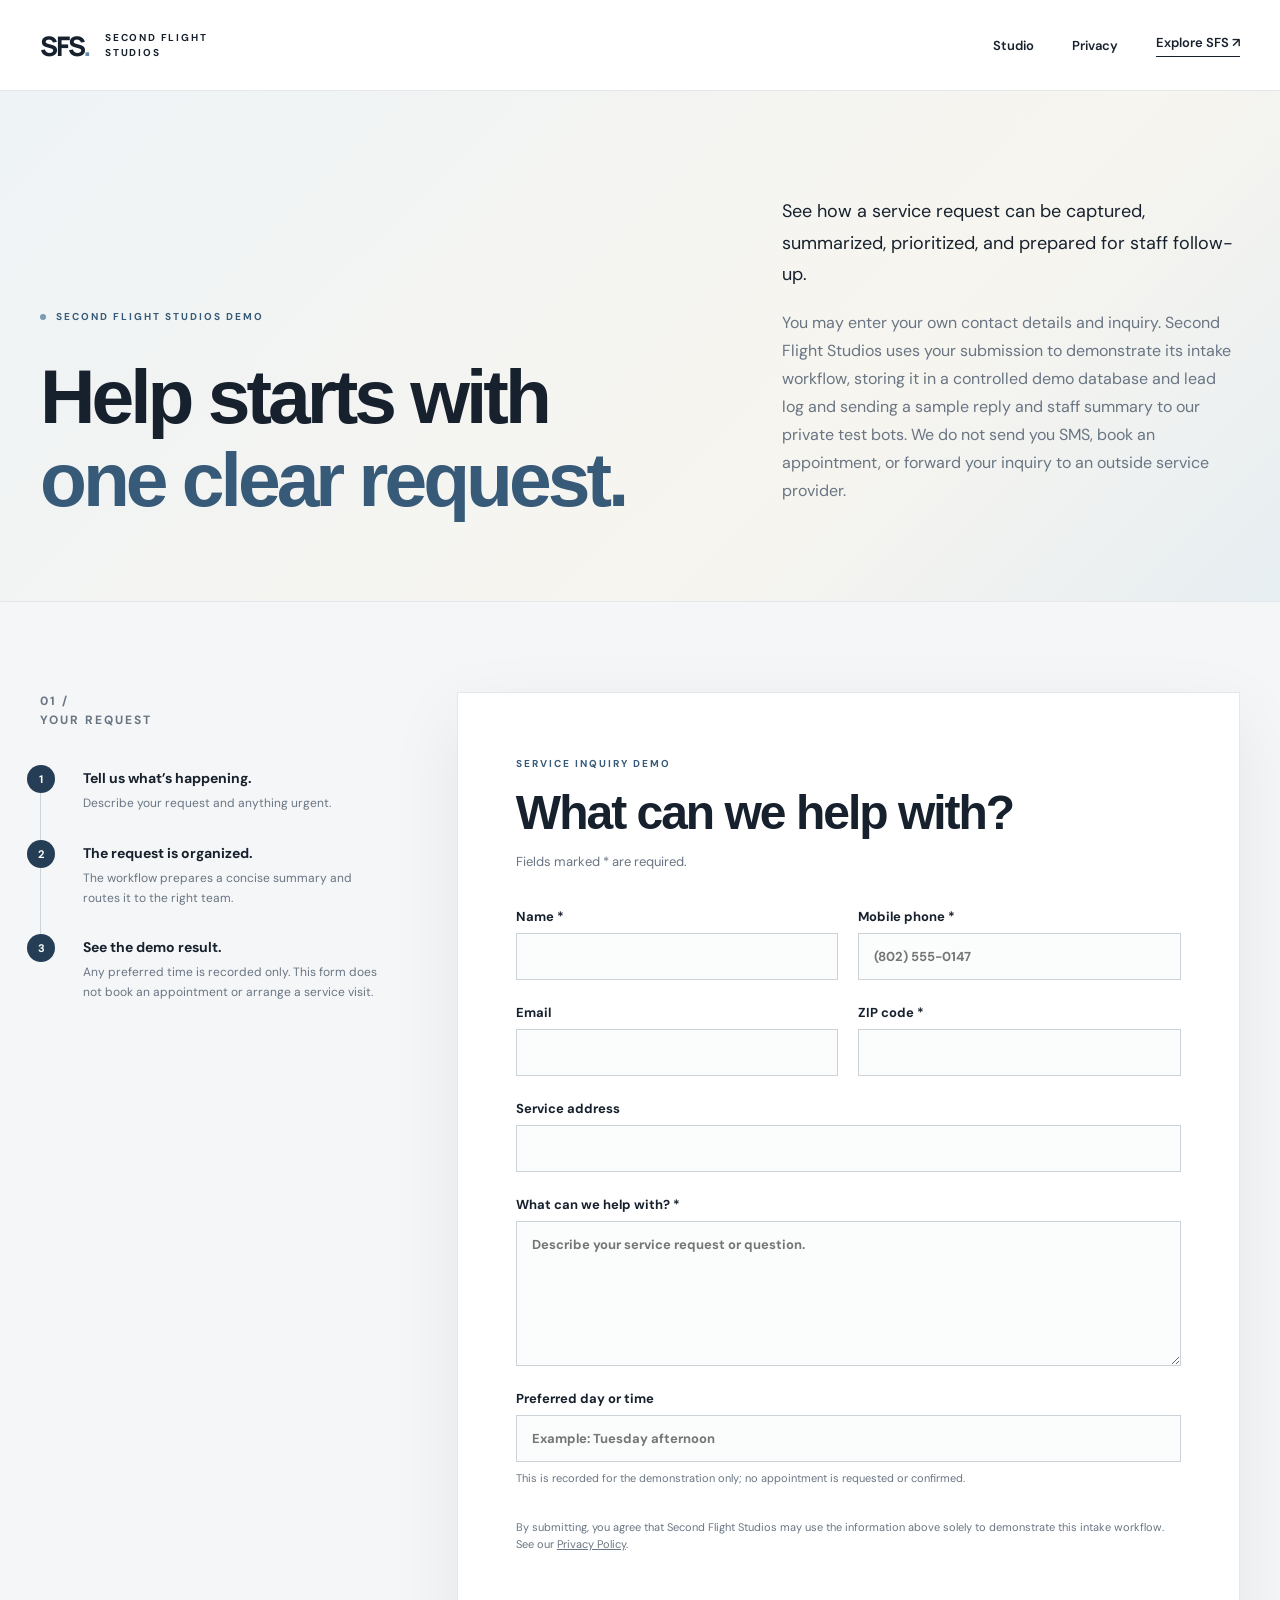
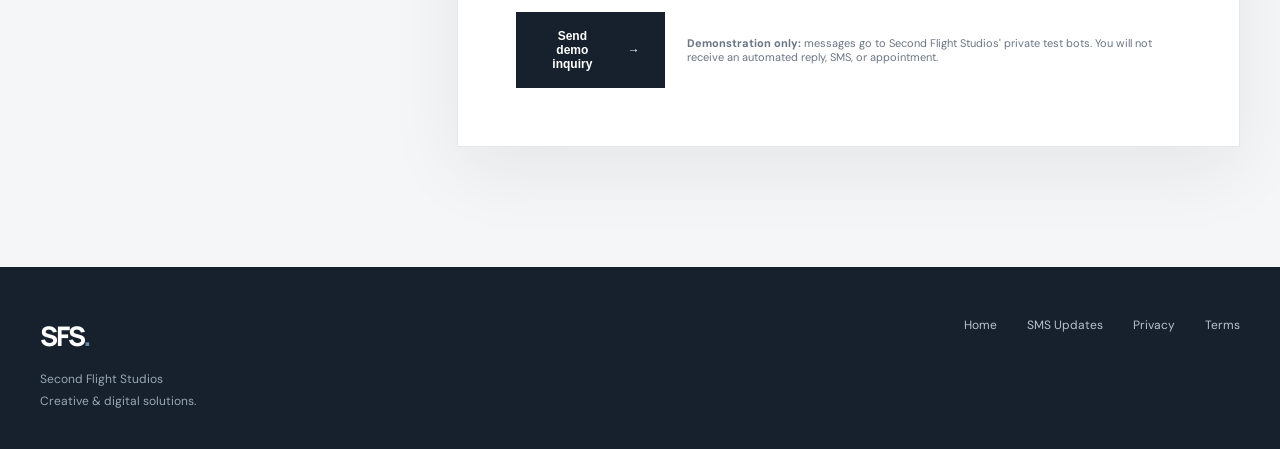
==== commit b210f8b7: "Use generic public demo copy and canonical path" ====
--- a/demo.html
+++ b/demo.html
@@ -5,7 +5,7 @@
   <meta name="viewport" content="width=device-width, initial-scale=1.0">
   <title>Service Intake Demo | Second Flight Studios</title>
   <meta name="description" content="See how Second Flight Studios captures and organizes a service-business inquiry.">
-  <link rel="canonical" href="https://secondflightstudios.com/demo.html">
+  <link rel="canonical" href="https://secondflightstudios.com/demo">
   <link rel="stylesheet" href="assets/css/styles.css">
   <style>
     [hidden]{display:none!important}
@@ -48,7 +48,7 @@
         <aside class="demo-steps" aria-label="What happens next">
           <span class="section-label"><span class="section-number">01 /</span> YOUR REQUEST</span>
           <ol>
-            <li><strong>Tell us what’s happening.</strong><span>Share the equipment, symptoms, and anything urgent.</span></li>
+            <li><strong>Tell us what’s happening.</strong><span>Describe your request and anything urgent.</span></li>
             <li><strong>The request is organized.</strong><span>The workflow prepares a concise summary and routes it to the right team.</span></li>
             <li><strong>See the demo result.</strong><span>Any preferred time is recorded only. This form does not book an appointment or arrange a service visit.</span></li>
           </ol>
